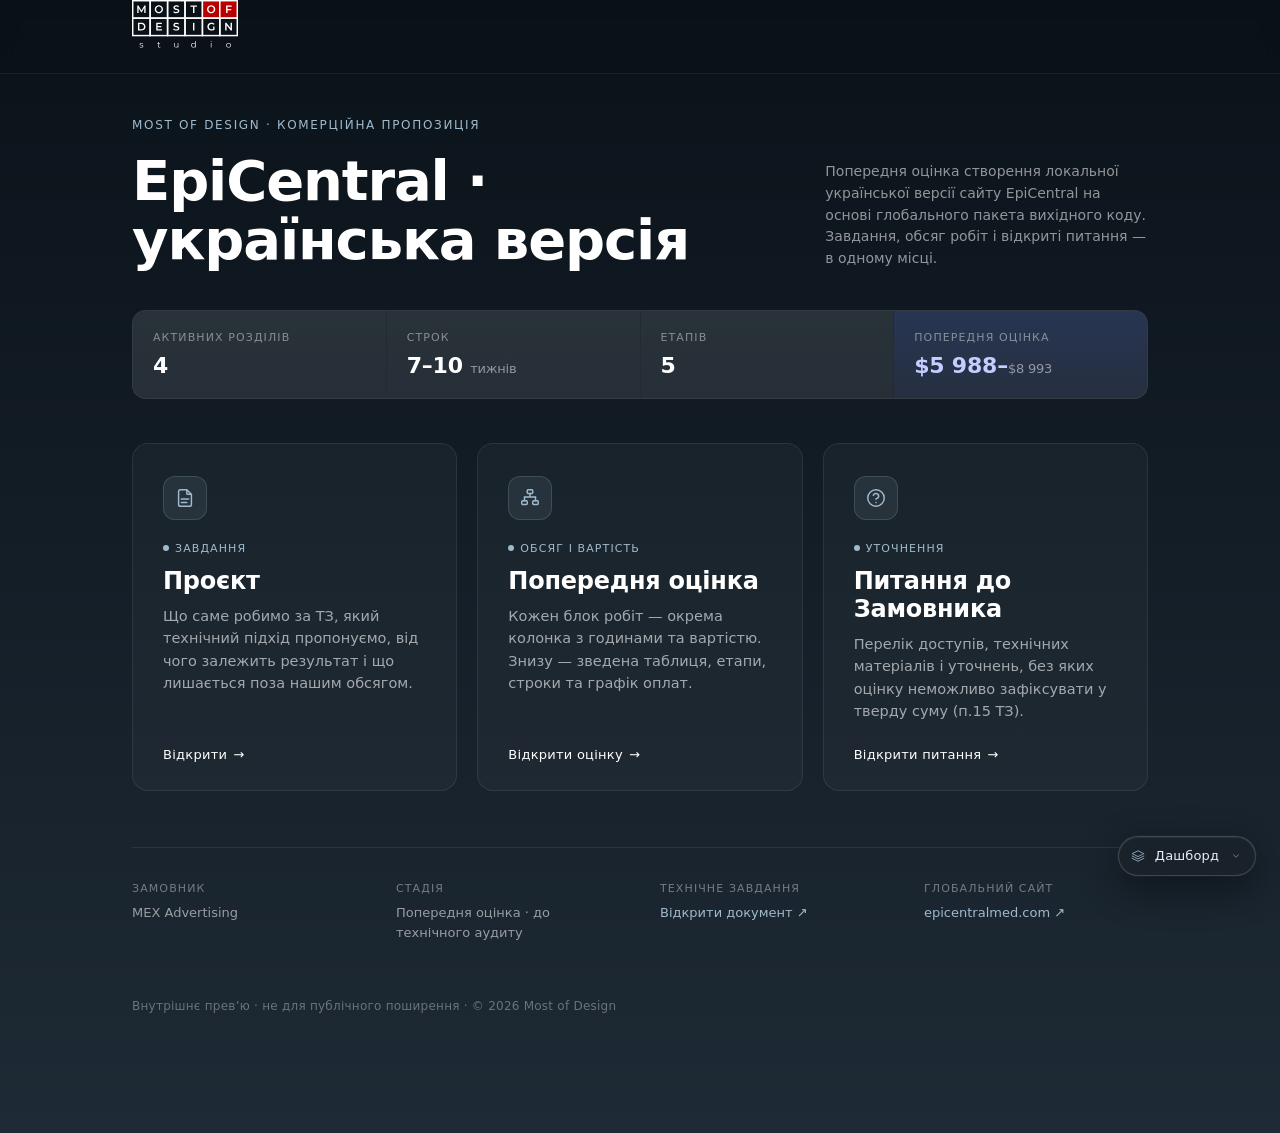
==== index.html @ e2229790 "EpiCentral UA — попередня оцінка локальної версії сайту (MEX) Tier-2 offer dashboard: Проєкт · Оцінк" ====
<!DOCTYPE html>
<html lang="uk">
<head>
<meta charset="UTF-8">
<meta name="viewport" content="width=device-width, initial-scale=1.0">
<meta name="robots" content="noindex, nofollow">
<title>EpiCentral UA — Попередня оцінка</title>

<link rel="icon" type="image/svg+xml" href="assets/favicon.svg">

<link rel="stylesheet" href="shared/service-menu.css">

<style>
/* ─────────────────────────────────────────────────────────────────
   Launcher palette — studio-fixed (same as Project Dashboard chrome).
   ─────────────────────────────────────────────────────────────── */
:root {
  --brand-blue:       #116490;
  --brand-blue-dark:  #0d4f72;
  --brand-blue-light: #9FBACD;
  --brand-blue-pale:  #e8f2f7;
  --bg-top:    #0a1219;
  --bg-bottom: #1e2a35;
  --charcoal:  #1e2a35;
  --white:     #fff;
  --border:    #d8e5ed;
}

* { box-sizing: border-box; margin: 0; padding: 0; }

html, body {
  font-family: ui-sans-serif, system-ui, -apple-system, "Segoe UI", Roboto, "Helvetica Neue", Arial, sans-serif;
  -webkit-font-smoothing: antialiased;
  background: var(--charcoal);
  color: var(--white);
  min-height: 100%;
}

body {
  min-height: 100vh;
  display: flex;
  flex-direction: column;
  background: linear-gradient(180deg, var(--bg-top) 0%, var(--bg-bottom) 100%);
}

.launcher {
  flex: 1;
  max-width: 1080px;
  width: 100%;
  margin: 0 auto;
  padding: 40px 32px 120px;
}

/* sticky top bar with the brand logo — pinned to the top of the screen */
.topbar {
  position: sticky; top: 0; z-index: 100;
  padding: 0 max(32px, calc(50vw - 508px)) 16px;
  background: rgba(10, 18, 25, 0.82);
  -webkit-backdrop-filter: blur(8px); backdrop-filter: blur(8px);
  border-bottom: 1px solid rgba(255, 255, 255, 0.06);
}
.launcher__logo {
  display: inline-block;
  height: 53px;
}
.launcher__logo img { display: block; height: 100%; width: auto; }

.launcher__header {
  display: grid;
  grid-template-columns: 2fr 1fr;
  gap: 48px;
  align-items: end;
  margin-bottom: 40px;
}

.launcher__eyebrow {
  display: inline-block;
  font-size: 12px;
  font-weight: 500;
  text-transform: uppercase;
  letter-spacing: 0.14em;
  color: var(--brand-blue-light);
  margin-bottom: 20px;
}

.launcher__title {
  font-size: clamp(32px, 5vw, 56px);
  font-weight: 700;
  letter-spacing: -0.02em;
  line-height: 1.05;
}

.launcher__subtitle {
  font-size: 14px;
  line-height: 1.55;
  color: rgba(255, 255, 255, 0.55);
}

@media (max-width: 760px) {
  .launcher__header { grid-template-columns: 1fr; gap: 16px; align-items: start; }
}

/* ─── Headline figure strip ──────────────────────────────────── */

.headline {
  display: grid; grid-template-columns: repeat(auto-fit, minmax(150px, 1fr));
  gap: 1px; background: rgba(255, 255, 255, 0.08);
  border: 1px solid rgba(255, 255, 255, 0.08);
  border-radius: 14px; overflow: hidden; margin-bottom: 44px;
}
.headline__cell { background: linear-gradient(180deg, rgba(255,255,255,0.035) 0%, rgba(255,255,255,0.015) 100%); padding: 20px; }
.headline__cell--accent { background: linear-gradient(180deg, rgba(75,108,255,0.16) 0%, rgba(75,108,255,0.06) 100%); }
.headline__l { font-size: 11px; font-weight: 500; text-transform: uppercase; letter-spacing: 0.1em; color: rgba(255,255,255,0.45); margin-bottom: 9px; }
.headline__v { font-size: 22px; font-weight: 700; letter-spacing: -0.01em; font-variant-numeric: tabular-nums; line-height: 1.15; }
.headline__v small { font-size: 13px; font-weight: 500; color: rgba(255,255,255,0.5); }
.headline__cell--accent .headline__v { color: #c3cdff; }

/* ─── Tiles grid ─────────────────────────────────────────────── */

.launcher__grid {
  display: grid;
  grid-template-columns: repeat(auto-fit, minmax(300px, 1fr));
  gap: 20px;
  margin-bottom: 56px;
}

.tile-card {
  display: flex;
  flex-direction: column;
  padding: 32px 30px 28px;
  background: rgba(255, 255, 255, 0.03);
  border: 1px solid rgba(255, 255, 255, 0.08);
  border-radius: 16px;
  text-decoration: none;
  color: inherit;
  min-height: 220px;
  transition: transform 240ms ease, background 240ms ease, border-color 240ms ease;
}

.tile-card:hover {
  transform: translateY(-2px);
  background: rgba(255, 255, 255, 0.05);
  border-color: rgba(255, 255, 255, 0.16);
}

.tile-card__icon {
  width: 44px;
  height: 44px;
  display: grid;
  place-items: center;
  background: rgba(159, 186, 205, 0.1);
  border: 1px solid rgba(159, 186, 205, 0.2);
  border-radius: 12px;
  color: var(--brand-blue-light);
  margin-bottom: 22px;
}
.tile-card__icon svg { width: 22px; height: 22px; }

.tile-card__tag {
  display: inline-flex;
  align-items: center;
  gap: 6px;
  font-size: 11px;
  font-weight: 500;
  text-transform: uppercase;
  letter-spacing: 0.1em;
  color: var(--brand-blue-light);
  margin-bottom: 12px;
}
.tile-card__tag::before {
  content: "";
  width: 6px; height: 6px;
  border-radius: 50%;
  background: currentColor;
}

.tile-card__title {
  font-size: 24px;
  font-weight: 600;
  letter-spacing: -0.01em;
  margin-bottom: 10px;
}

.tile-card__desc {
  font-size: 14.5px;
  line-height: 1.55;
  color: rgba(255, 255, 255, 0.6);
  margin-bottom: 24px;
  flex: 1;
}

.tile-card__cta {
  font-size: 13px;
  font-weight: 500;
  letter-spacing: 0.02em;
  color: var(--white);
  display: inline-flex;
  align-items: center;
  gap: 6px;
}
.tile-card__cta::after {
  content: "→";
  transition: transform 200ms ease;
  display: inline-block;
}
.tile-card:hover .tile-card__cta::after { transform: translateX(4px); }

.tile-card[data-external] .tile-card__cta::after { content: "↗"; }

/* ─── Meta + footer ──────────────────────────────────────────── */

.launcher__meta {
  margin-top: 8px;
  padding-top: 32px;
  border-top: 1px solid rgba(255, 255, 255, 0.08);
  display: grid;
  grid-template-columns: repeat(auto-fit, minmax(200px, 1fr));
  gap: 24px 40px;
  font-size: 13px;
  line-height: 1.55;
  color: rgba(255, 255, 255, 0.55);
}

.launcher__meta-block dt {
  font-size: 11px;
  font-weight: 500;
  text-transform: uppercase;
  letter-spacing: 0.1em;
  color: rgba(255, 255, 255, 0.4);
  margin-bottom: 6px;
}

.launcher__meta-block dd a {
  color: var(--brand-blue-light);
  text-decoration: none;
  border-bottom: 1px solid transparent;
  transition: border-color 200ms ease;
}
.launcher__meta-block dd a:hover { border-bottom-color: var(--brand-blue-light); }

.launcher__footer {
  font-size: 12px;
  color: rgba(255, 255, 255, 0.35);
  letter-spacing: 0.02em;
  margin-top: 56px;
}
</style>
</head>
<body>

<script>
  window.PREVIEW_PROJECT_NAME = "EpiCentral UA";
  window.PREVIEW_DEFAULT_VERSION = "launcher";
  window.PREVIEW_VERSIONS = [
    { id: "launcher",  label: "Дашборд",  desc: "Огляд оцінки",              path: "" },
    { id: "brief",     label: "Проєкт",   desc: "Завдання та техпідхід",     path: "brief/" },
    { id: "sitemap",   label: "Оцінка",   desc: "Обсяг робіт і години",      path: "sitemap/" },
    { id: "questions", label: "Питання",  desc: "Що потрібно від Замовника", path: "questions/" }
  ];
</script>

<header class="topbar">
  <a class="launcher__logo" href="./" aria-label="EpiCentral UA — Most of Design">
    <img src="assets/mod-logo-on-dark.svg" alt="Most of Design">
  </a>
</header>

<main class="launcher">

  <header class="launcher__header">
    <div class="launcher__header-main">
      <span class="launcher__eyebrow">Most of Design · Комерційна пропозиція</span>
      <h1 class="launcher__title">EpiCentral · українська версія</h1>
    </div>
    <p class="launcher__subtitle">
      Попередня оцінка створення локальної української версії сайту EpiCentral
      на основі глобального пакета вихідного коду. Завдання, обсяг робіт і відкриті питання — в одному місці.
    </p>
  </header>

  <div class="headline">
    <div class="headline__cell">
      <div class="headline__l">Активних розділів</div>
      <div class="headline__v">4</div>
    </div>
    <div class="headline__cell">
      <div class="headline__l">Строк</div>
      <div class="headline__v" id="hlWeeks">—</div>
    </div>
    <div class="headline__cell">
      <div class="headline__l">Етапів</div>
      <div class="headline__v">5</div>
    </div>
    <div class="headline__cell headline__cell--accent">
      <div class="headline__l">Попередня оцінка</div>
      <div class="headline__v" id="hlTotal">—</div>
    </div>
  </div>

  <!-- ── Три плитки: Проєкт · Оцінка · Питання ─────────────────── -->
  <div class="launcher__grid">

    <!-- Tile 1 — Проєкт -->
    <a class="tile-card" href="brief/">
      <span class="tile-card__icon" aria-hidden="true">
        <svg viewBox="0 0 24 24" fill="none" xmlns="http://www.w3.org/2000/svg">
          <path d="M14 3v4a1 1 0 0 0 1 1h4M14 3H7a2 2 0 0 0-2 2v14a2 2 0 0 0 2 2h10a2 2 0 0 0 2-2V8M14 3l5 5M8 13h8M8 17h6" stroke="currentColor" stroke-width="1.6" stroke-linecap="round" stroke-linejoin="round"/>
        </svg>
      </span>
      <span class="tile-card__tag">Завдання</span>
      <h2 class="tile-card__title">Проєкт</h2>
      <p class="tile-card__desc">
        Що саме робимо за ТЗ, який технічний підхід пропонуємо, від чого залежить результат
        і що лишається поза нашим обсягом.
      </p>
      <span class="tile-card__cta">Відкрити</span>
    </a>

    <!-- Tile 2 — Структура та оцінка -->
    <a class="tile-card" href="sitemap/">
      <span class="tile-card__icon" aria-hidden="true">
        <svg viewBox="0 0 24 24" fill="none" xmlns="http://www.w3.org/2000/svg">
          <rect x="9" y="3" width="6" height="4" rx="1" stroke="currentColor" stroke-width="1.6"/>
          <rect x="3" y="15" width="6" height="4" rx="1" stroke="currentColor" stroke-width="1.6"/>
          <rect x="15" y="15" width="6" height="4" rx="1" stroke="currentColor" stroke-width="1.6"/>
          <path d="M12 7v4m0 0H6v4m6-4h6v4" stroke="currentColor" stroke-width="1.6" stroke-linecap="round"/>
        </svg>
      </span>
      <span class="tile-card__tag">Обсяг і вартість</span>
      <h2 class="tile-card__title">Попередня оцінка</h2>
      <p class="tile-card__desc">
        Кожен блок робіт — окрема колонка з годинами та вартістю. Знизу — зведена таблиця,
        етапи, строки та графік оплат.
      </p>
      <span class="tile-card__cta">Відкрити оцінку</span>
    </a>

    <!-- Tile 3 — Питання -->
    <a class="tile-card" href="questions/">
      <span class="tile-card__icon" aria-hidden="true">
        <svg viewBox="0 0 24 24" fill="none" xmlns="http://www.w3.org/2000/svg">
          <path d="M9.1 9a3 3 0 0 1 5.8 1c0 2-3 3-3 3M12 17h.01" stroke="currentColor" stroke-width="1.7" stroke-linecap="round" stroke-linejoin="round"/>
          <circle cx="12" cy="12" r="9" stroke="currentColor" stroke-width="1.6"/>
        </svg>
      </span>
      <span class="tile-card__tag">Уточнення</span>
      <h2 class="tile-card__title">Питання до Замовника</h2>
      <p class="tile-card__desc">
        Перелік доступів, технічних матеріалів і уточнень, без яких оцінку неможливо
        зафіксувати у тверду суму (п.15 ТЗ).
      </p>
      <span class="tile-card__cta">Відкрити питання</span>
    </a>

  </div>

  <dl class="launcher__meta">
    <div class="launcher__meta-block">
      <dt>Замовник</dt>
      <dd>MEX Advertising</dd>
    </div>
    <div class="launcher__meta-block">
      <dt>Стадія</dt>
      <dd>Попередня оцінка · до технічного аудиту</dd>
    </div>
    <div class="launcher__meta-block">
      <dt>Технічне завдання</dt>
      <dd><a href="https://docs.google.com/document/d/1EJre_UY01IIEusGJC-R9spU2boI52oirK9OVNfkWWg0/edit" target="_blank" rel="noopener">Відкрити документ ↗</a></dd>
    </div>
    <div class="launcher__meta-block">
      <dt>Глобальний сайт</dt>
      <dd><a href="https://epicentralmed.com/" target="_blank" rel="noopener">epicentralmed.com ↗</a></dd>
    </div>
  </dl>

  <p class="launcher__footer">
    Внутрішнє превʼю · не для публічного поширення · © 2026 Most of Design
  </p>
</main>

<script src="shared/figures.js"></script>
<script>
  /* Цифри беруться з shared/figures.js — єдине джерело для всіх сторінок.
     sitemap/index.html перевіряє їх проти власного розрахунку і скаржиться в консоль при розходженні. */
  (function () {
    var f = window.MOD_FIGURES || {};
    var usd = function (n) { return "$" + Math.round(n).toLocaleString("en-US").replace(/,/g, " "); };
    if (f.totalMin) document.getElementById("hlTotal").innerHTML = usd(f.totalMin) + "–<small>" + usd(f.totalMax) + "</small>";
    if (f.weeks)    document.getElementById("hlWeeks").innerHTML = f.weeks + " <small>тижнів</small>";
  })();
</script>
<script defer src="shared/service-menu.js"></script>
</body>
</html>
---- shared/service-menu.css ----
/* Service Menu — preview-only floating navigator. Disabled in production builds.
   Layout: flex container at bottom-right with the version capsule. */

.service-menu {
  position: fixed;
  right: 24px;
  bottom: 24px;
  z-index: 99999;
  display: flex;
  align-items: center;
  gap: 8px;
  font-family: ui-sans-serif, system-ui, -apple-system, "Segoe UI", Roboto, "Helvetica Neue", Arial, sans-serif;
  font-size: 13px;
  line-height: 1.4;
  color: #f5f5f5;
  -webkit-font-smoothing: antialiased;
  user-select: none;
}

.service-menu * { box-sizing: border-box; }

.service-menu__capsule {
  display: inline-flex;
  align-items: center;
  gap: 10px;
  padding: 10px 14px 10px 12px;
  background: rgba(28, 34, 42, 0.94);
  backdrop-filter: saturate(160%) blur(12px);
  -webkit-backdrop-filter: saturate(160%) blur(12px);
  border: 1px solid rgba(255, 255, 255, 0.18);
  border-radius: 999px;
  box-shadow:
    0 12px 40px rgba(0, 0, 0, 0.5),
    0 0 0 1px rgba(255, 255, 255, 0.04),
    inset 0 1px 0 rgba(255, 255, 255, 0.08);
  cursor: pointer;
  opacity: 0.92;
  color: #f5f5f5;
  font: inherit;
  transition: opacity 200ms ease, transform 200ms ease, background 200ms ease, border-color 200ms ease;
}

.service-menu:hover .service-menu__capsule,
.service-menu[data-open="true"] .service-menu__capsule {
  opacity: 1;
  background: rgba(34, 42, 52, 1);
  border-color: rgba(255, 255, 255, 0.26);
}

.service-menu[data-open="true"] .service-menu__capsule {
  transform: translateY(-2px);
}

.service-menu__icon {
  width: 14px;
  height: 14px;
  flex-shrink: 0;
  opacity: 1;
  color: #9FBACD;
}

.service-menu__label {
  font-weight: 500;
  letter-spacing: 0.01em;
  white-space: nowrap;
  color: #ffffff;
}

.service-menu__caret {
  width: 10px;
  height: 10px;
  margin-left: 2px;
  opacity: 0.55;
  transition: transform 200ms ease;
}

.service-menu[data-open="true"] .service-menu__caret {
  transform: rotate(180deg);
}

.service-menu__panel {
  position: absolute;
  right: 0;
  bottom: calc(100% + 10px);
  min-width: 300px;
  padding: 6px;
  background: rgba(28, 34, 42, 0.98);
  backdrop-filter: saturate(160%) blur(14px);
  -webkit-backdrop-filter: saturate(160%) blur(14px);
  border: 1px solid rgba(255, 255, 255, 0.18);
  border-radius: 12px;
  box-shadow:
    0 24px 64px rgba(0, 0, 0, 0.6),
    0 0 0 1px rgba(255, 255, 255, 0.04),
    inset 0 1px 0 rgba(255, 255, 255, 0.08);
  opacity: 0;
  transform: translateY(6px);
  pointer-events: none;
  transition: opacity 180ms ease, transform 180ms ease;
}

.service-menu[data-open="true"] .service-menu__panel {
  opacity: 1;
  transform: translateY(0);
  pointer-events: auto;
}

.service-menu__panel-header {
  padding: 8px 12px 6px;
  font-size: 11px;
  font-weight: 500;
  letter-spacing: 0.08em;
  text-transform: uppercase;
  color: rgba(245, 245, 245, 0.45);
}

.service-menu__list {
  margin: 0;
  padding: 0;
  list-style: none;
}

.service-menu__item {
  display: block;
  padding: 10px 12px;
  border-radius: 8px;
  color: inherit;
  text-decoration: none;
  cursor: pointer;
  transition: background 150ms ease;
}

.service-menu__item:hover {
  background: rgba(255, 255, 255, 0.06);
}

.service-menu__item[data-active="true"] {
  background: rgba(255, 255, 255, 0.08);
}

.service-menu__item-title {
  display: flex;
  align-items: center;
  gap: 8px;
  font-weight: 500;
  font-size: 13px;
}

.service-menu__item[data-active="true"] .service-menu__item-title::after {
  content: "";
  width: 6px;
  height: 6px;
  border-radius: 50%;
  background: #4fc59c;
  flex-shrink: 0;
}

.service-menu__item-desc {
  margin-top: 2px;
  font-size: 11.5px;
  color: rgba(245, 245, 245, 0.55);
  letter-spacing: 0.005em;
}

.service-menu__footer {
  margin-top: 4px;
  padding: 10px 12px 6px;
  border-top: 1px solid rgba(255, 255, 255, 0.06);
  font-size: 11px;
  color: rgba(245, 245, 245, 0.4);
  letter-spacing: 0.02em;
}

@media (max-width: 600px) {
  .service-menu {
    right: 12px;
    bottom: 12px;
    font-size: 12px;
  }
  .service-menu__panel {
    min-width: calc(100vw - 24px);
  }
}

@media (prefers-reduced-motion: reduce) {
  .service-menu__capsule,
  .service-menu__panel,
  .service-menu__caret,
  .service-menu__item {
    transition: none !important;
  }
}
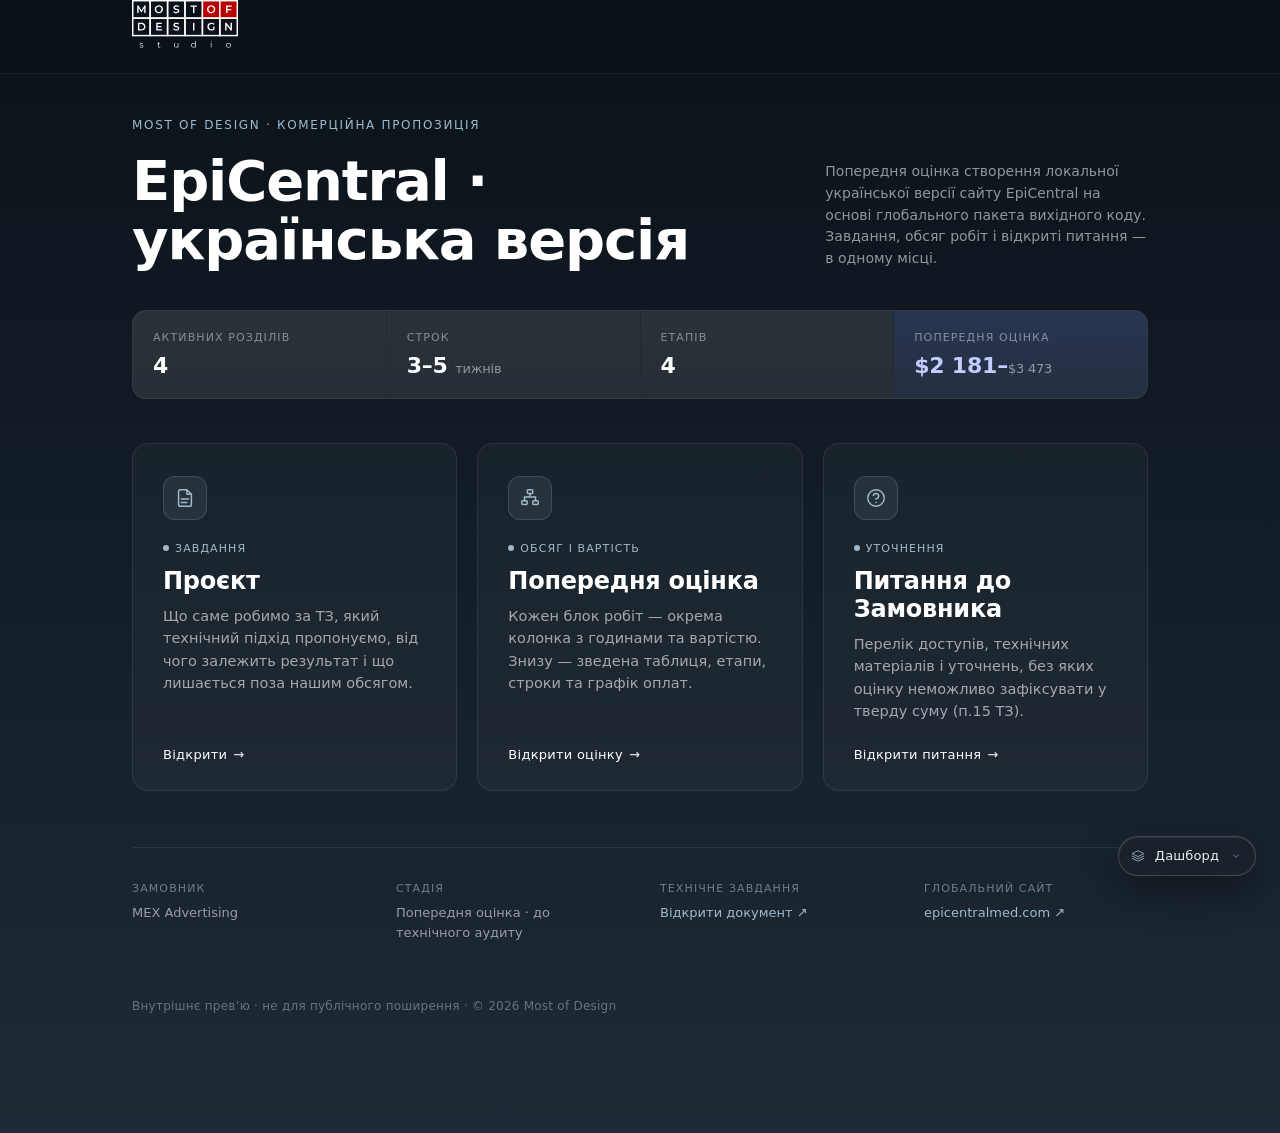
==== commit 931d0d09: "Ревізія оцінки: адміністрування готових лейаутів, не розробка За вказівкою Олега — виходимо з того, " ====
--- a/index.html
+++ b/index.html
@@ -289,7 +289,7 @@
     </div>
     <div class="headline__cell">
       <div class="headline__l">Етапів</div>
-      <div class="headline__v">5</div>
+      <div class="headline__v" id="hlStages">—</div>
     </div>
     <div class="headline__cell headline__cell--accent">
       <div class="headline__l">Попередня оцінка</div>
@@ -387,6 +387,7 @@
     var usd = function (n) { return "$" + Math.round(n).toLocaleString("en-US").replace(/,/g, " "); };
     if (f.totalMin) document.getElementById("hlTotal").innerHTML = usd(f.totalMin) + "–<small>" + usd(f.totalMax) + "</small>";
     if (f.weeks)    document.getElementById("hlWeeks").innerHTML = f.weeks + " <small>тижнів</small>";
+    if (f.stages)   document.getElementById("hlStages").textContent = f.stages;
   })();
 </script>
 <script defer src="shared/service-menu.js"></script>
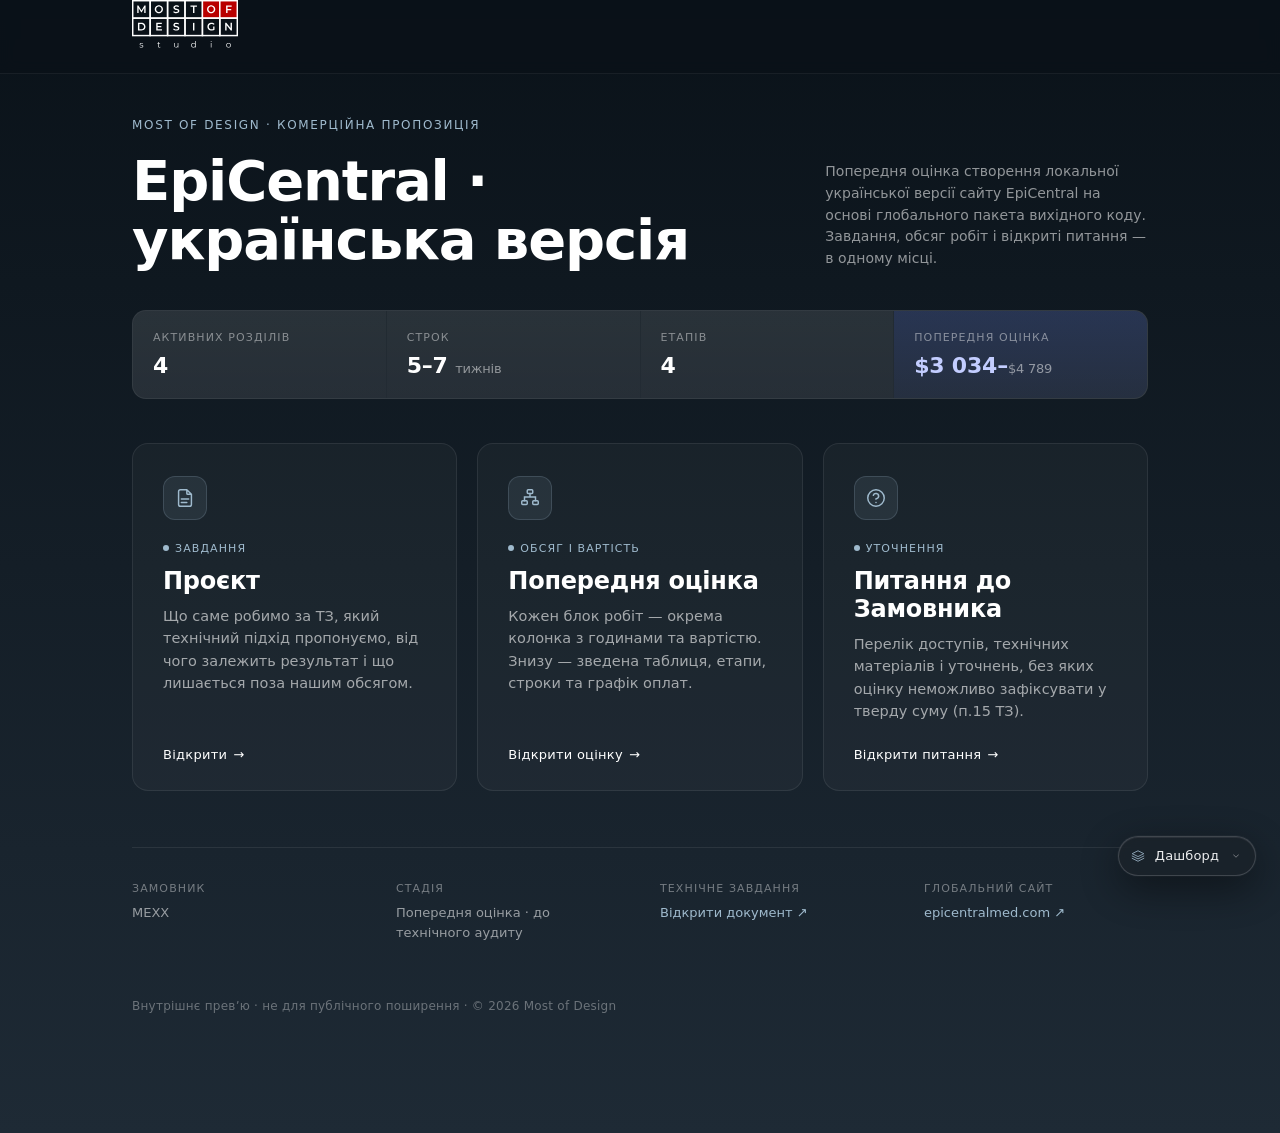
==== commit e156c3a7: "V2: глобальний код не передається — розробляємо сайт самі Після зведених відповідей замовника посилк" ====
--- a/index.html
+++ b/index.html
@@ -357,7 +357,7 @@
   <dl class="launcher__meta">
     <div class="launcher__meta-block">
       <dt>Замовник</dt>
-      <dd>MEX Advertising</dd>
+      <dd>MEXX</dd>
     </div>
     <div class="launcher__meta-block">
       <dt>Стадія</dt>
